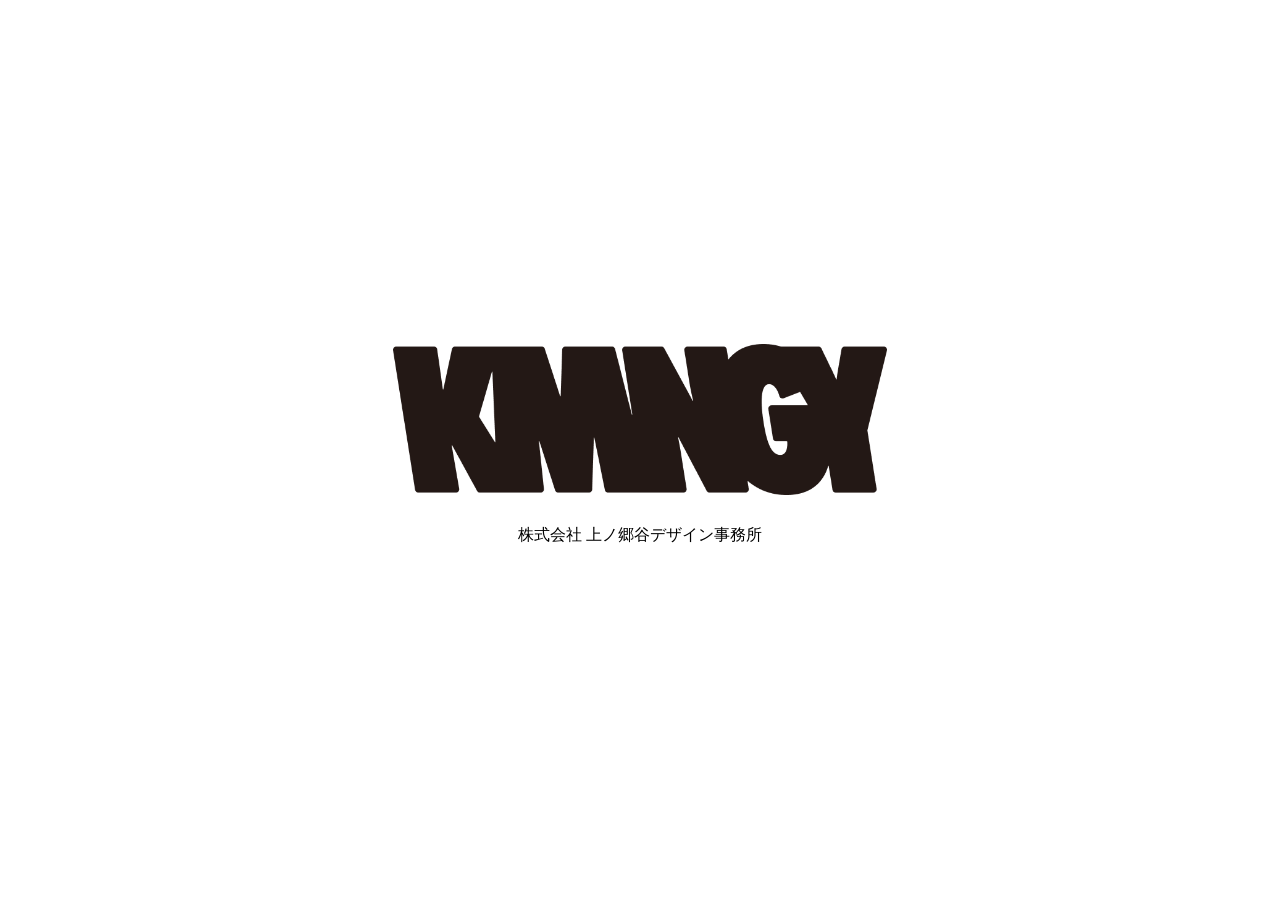
==== index.html @ f5b924e2 "Add description." ====
<!DOCTYPE html>
<html lang="ja">
  <head>
    <meta charset="utf-8">
    <title>株式会社 上ノ郷谷デザイン事務所</title>
    <meta content="サービス開発・改善支援、デザイン組織 構築支援、マネジメント支援を中心とした活動を行うデザイン事務所" name="description">
    <link href="https://kmngy.co.jp/" rel="author">
    <link href="https://kmngy.co.jp/" rel="canonical">
    <meta content="width=device-width" name="viewport">
    <meta content="株式会社 上ノ郷谷デザイン事務所" itemprop="name">
    <meta content="サービス開発・改善支援、デザイン組織 構築支援、マネジメント支援を中心とした活動を行うデザイン事務所" itemprop="description">
    <link href="https://kmngy.co.jp/" itemprop="url">
    <meta content="/img/apple-touch-icon.png" itemprop="image">
    <meta content="website" property="og:type">
    <meta content="株式会社 上ノ郷谷デザイン事務所" property="og:title">
    <meta content="サービス開発・改善支援、デザイン組織 構築支援、マネジメント支援を中心とした活動を行うデザイン事務所" property="og:description">
    <meta content="https://tkmngy.co.jp/" property="og:url">
    <meta content="/img/cover.png" property="og:image">
    <meta content="summary_large_image" name="twitter:card">
    <meta content="kmngy.co.jp" property="twitter:domain">
    <meta content="https://kmngy.co.jp/" property="twitter:url">
    <meta content="株式会社 上ノ郷谷デザイン事務所" name="twitter:title">
    <meta content="サービス開発・改善支援、デザイン組織 構築支援、マネジメント支援を中心とした活動を行うデザイン事務所" name="twitter:description">
    <meta content="https://kmngy.co.jp/img/cover.png" name="twitter:image">
    <link href="/img/apple-touch-icon.png" rel="apple-touch-icon">
    <style>
      body {
        height: 100vh;
        display: grid;
        place-items: center;
        -webkit-font-smoothing:antialiased;
        font-family:-apple-system, BlinkMacSystemFont, segoe ui, Helvetica, apple color emoji, Arial, hiragino sans, noto sans jp, sans-serif, segoe ui emoji, segoe ui symbol;
      }

      main {
        text-align: center;
      }
    
      img {
        width: 61.8%;
        height: auto;
      }

      h1 {
        margin: 1.618rem 0;
        font-size: 1em;
        font-weight: normal;
      }
    </style>
  </head>
  <body>
    <main>
      <img alt="株式会社 上ノ郷谷デザイン事務所ロゴ" src="/img/logo_kmngy_horizontal.png">
      <h1>株式会社 上ノ郷谷デザイン事務所</h1>
    </main>
  </body>
</html>
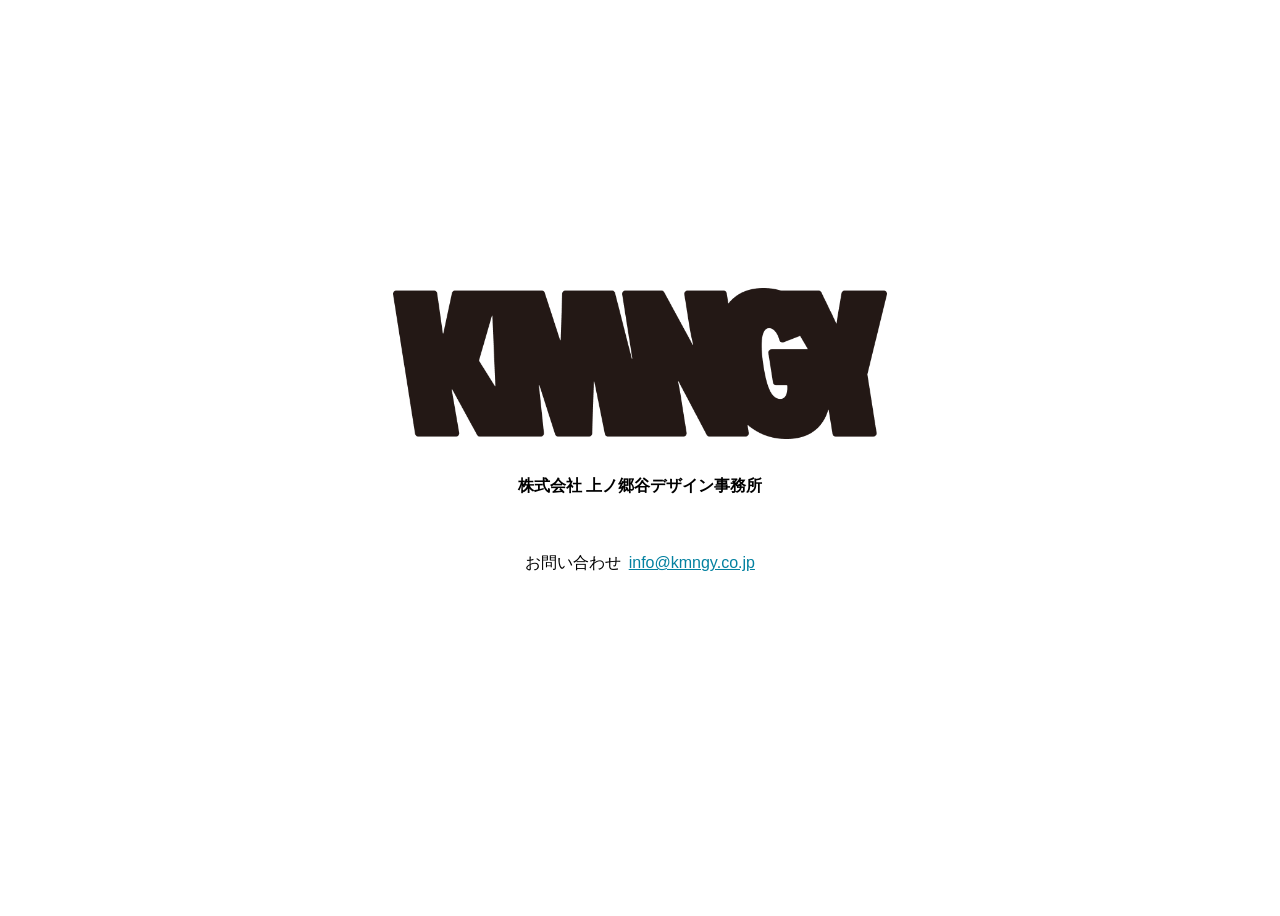
==== commit 04d8befa: "Add contact info." ====
--- a/index.html
+++ b/index.html
@@ -3,24 +3,24 @@
   <head>
     <meta charset="utf-8">
     <title>株式会社 上ノ郷谷デザイン事務所</title>
-    <meta content="サービス開発・改善支援、デザイン組織 構築支援、マネジメント支援を中心とした活動を行うデザイン事務所" name="description">
+    <meta content="サービス開発・改善支援、デザイン組織構築支援、マネジメント支援を中心とした活動を行うデザイン事務所" name="description">
     <link href="https://kmngy.co.jp/" rel="author">
     <link href="https://kmngy.co.jp/" rel="canonical">
     <meta content="width=device-width" name="viewport">
     <meta content="株式会社 上ノ郷谷デザイン事務所" itemprop="name">
-    <meta content="サービス開発・改善支援、デザイン組織 構築支援、マネジメント支援を中心とした活動を行うデザイン事務所" itemprop="description">
+    <meta content="サービス開発・改善支援、デザイン組織構築支援、マネジメント支援を中心とした活動を行うデザイン事務所" itemprop="description">
     <link href="https://kmngy.co.jp/" itemprop="url">
     <meta content="/img/apple-touch-icon.png" itemprop="image">
     <meta content="website" property="og:type">
     <meta content="株式会社 上ノ郷谷デザイン事務所" property="og:title">
-    <meta content="サービス開発・改善支援、デザイン組織 構築支援、マネジメント支援を中心とした活動を行うデザイン事務所" property="og:description">
+    <meta content="サービス開発・改善支援、デザイン組織構築支援、マネジメント支援を中心とした活動を行うデザイン事務所" property="og:description">
     <meta content="https://tkmngy.co.jp/" property="og:url">
     <meta content="/img/cover.png" property="og:image">
     <meta content="summary_large_image" name="twitter:card">
     <meta content="kmngy.co.jp" property="twitter:domain">
     <meta content="https://kmngy.co.jp/" property="twitter:url">
     <meta content="株式会社 上ノ郷谷デザイン事務所" name="twitter:title">
-    <meta content="サービス開発・改善支援、デザイン組織 構築支援、マネジメント支援を中心とした活動を行うデザイン事務所" name="twitter:description">
+    <meta content="サービス開発・改善支援、デザイン組織構築支援、マネジメント支援を中心とした活動を行うデザイン事務所" name="twitter:description">
     <meta content="https://kmngy.co.jp/img/cover.png" name="twitter:image">
     <link href="/img/apple-touch-icon.png" rel="apple-touch-icon">
     <style>
@@ -28,8 +28,17 @@
         height: 100vh;
         display: grid;
         place-items: center;
+        line-height: 1.618;
         -webkit-font-smoothing:antialiased;
         font-family:-apple-system, BlinkMacSystemFont, segoe ui, Helvetica, apple color emoji, Arial, hiragino sans, noto sans jp, sans-serif, segoe ui emoji, segoe ui symbol;
+      }
+      
+      a {
+        color: rgb(3, 129, 160);
+      }
+
+      a:visited {
+        color: rgb(94, 107, 110);
       }
 
       main {
@@ -43,8 +52,16 @@
 
       h1 {
         margin: 1.618rem 0;
-        font-size: 1em;
-        font-weight: normal;
+        font-size: 1rem;
+      }
+      
+      address {
+        margin: 3.236rem;
+        font-style: normal;
+      }
+
+      address a {
+        margin-left: 0.2rem;
       }
     </style>
   </head>
@@ -52,6 +69,7 @@
     <main>
       <img alt="株式会社 上ノ郷谷デザイン事務所ロゴ" src="/img/logo_kmngy_horizontal.png">
       <h1>株式会社 上ノ郷谷デザイン事務所</h1>
+      <address>お問い合わせ <a href="mailto:info@kmngy.co.jp">&#105;nf&#111;&#64;kmngy&#46;&#99;o&#46;jp</a></address>
     </main>
   </body>
 </html>
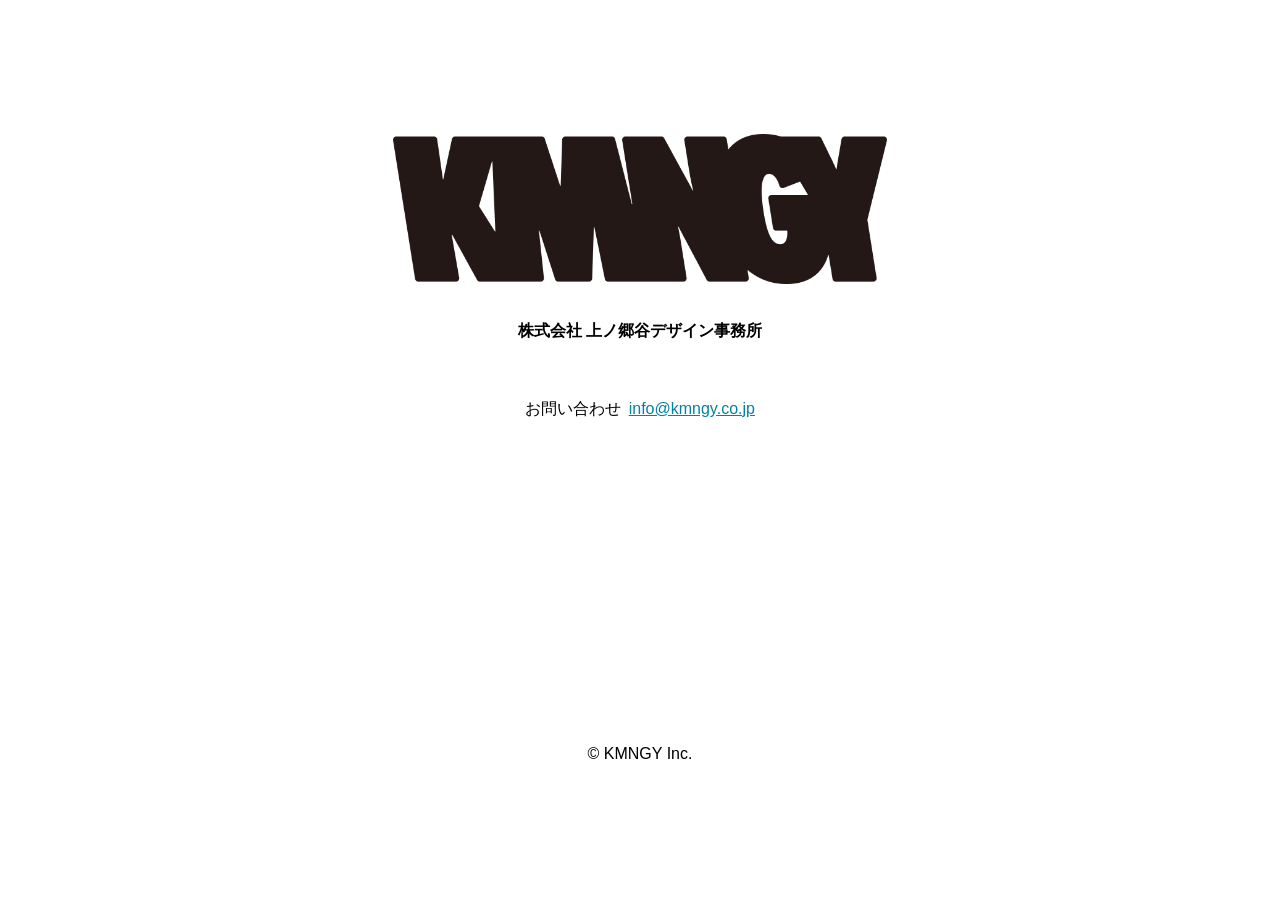
==== commit 244d3cac: "Add footer with copyright information Add footer section with copyright notice." ====
--- a/index.html
+++ b/index.html
@@ -71,5 +71,8 @@
       <h1>株式会社 上ノ郷谷デザイン事務所</h1>
       <address>お問い合わせ <a href="mailto:info@kmngy.co.jp">&#105;nf&#111;&#64;kmngy&#46;&#99;o&#46;jp</a></address>
     </main>
+    <footer>
+      <p>&copy; KMNGY Inc.</p>
+    </footer>
   </body>
 </html>
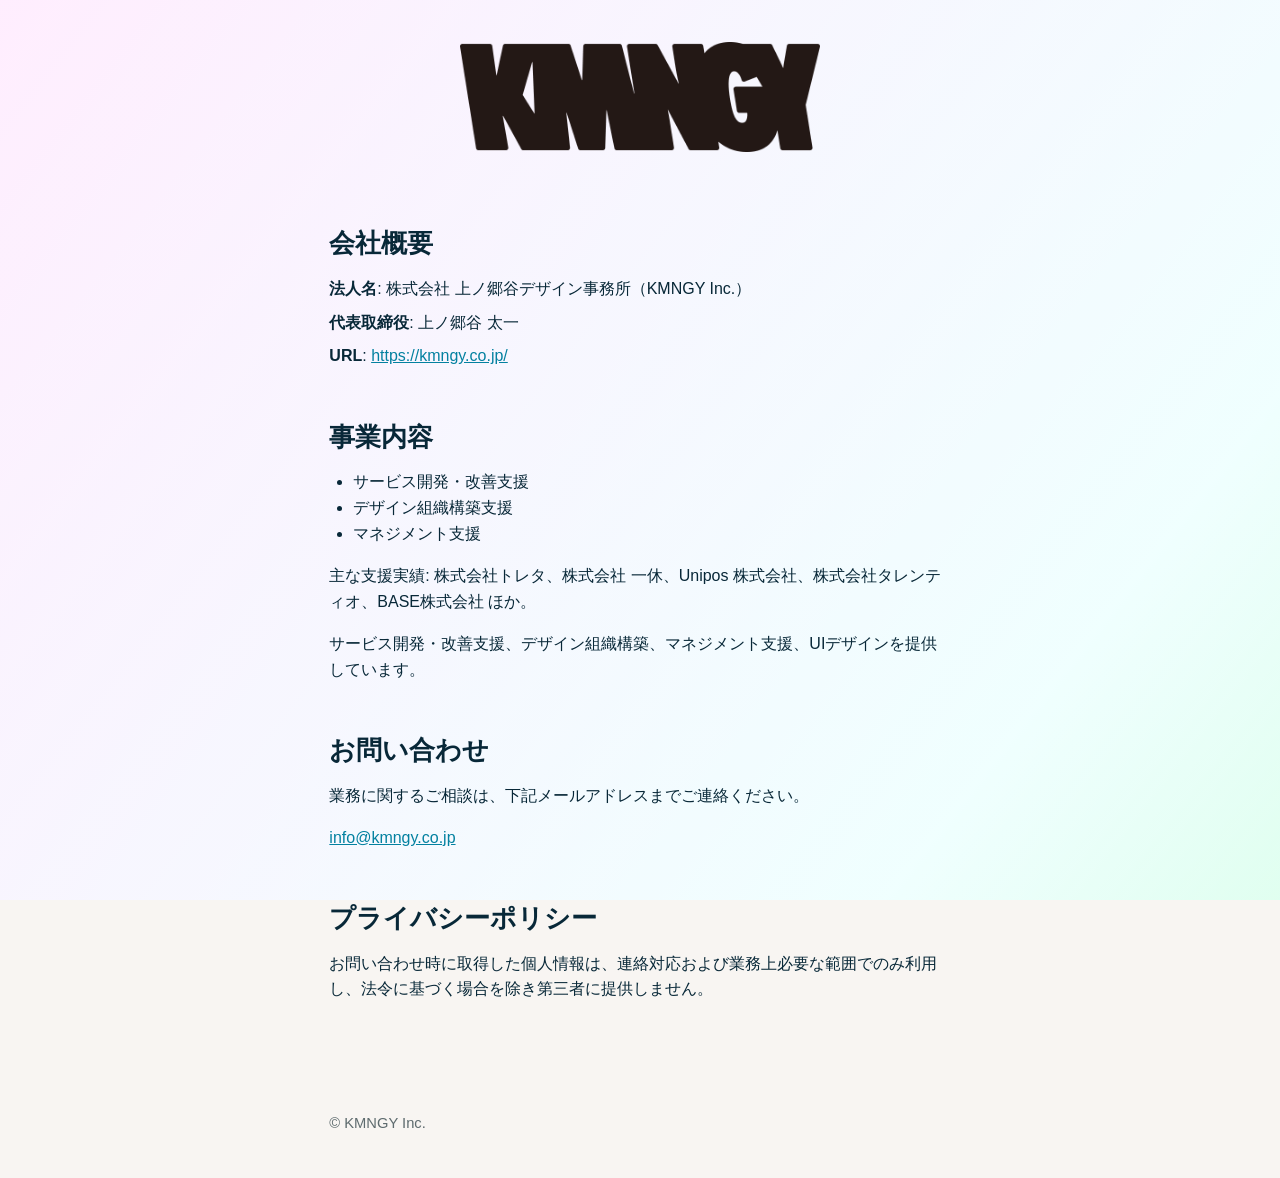
==== commit 71946fde: "Refine corporate site content and split CSS" ====
--- a/index.html
+++ b/index.html
@@ -3,76 +3,79 @@
   <head>
     <meta charset="utf-8">
     <title>株式会社 上ノ郷谷デザイン事務所</title>
-    <meta content="サービス開発・改善支援、デザイン組織構築支援、マネジメント支援を中心とした活動を行うデザイン事務所" name="description">
+    <meta content="株式会社 上ノ郷谷デザイン事務所の公式サイト。サービス開発・改善支援、デザイン組織構築支援、マネジメント支援を中心に法人向け支援を提供しています。" name="description">
     <link href="https://kmngy.co.jp/" rel="author">
     <link href="https://kmngy.co.jp/" rel="canonical">
     <meta content="width=device-width" name="viewport">
-    <meta content="株式会社 上ノ郷谷デザイン事務所" itemprop="name">
-    <meta content="サービス開発・改善支援、デザイン組織構築支援、マネジメント支援を中心とした活動を行うデザイン事務所" itemprop="description">
-    <link href="https://kmngy.co.jp/" itemprop="url">
-    <meta content="/img/apple-touch-icon.png" itemprop="image">
     <meta content="website" property="og:type">
     <meta content="株式会社 上ノ郷谷デザイン事務所" property="og:title">
-    <meta content="サービス開発・改善支援、デザイン組織構築支援、マネジメント支援を中心とした活動を行うデザイン事務所" property="og:description">
-    <meta content="https://tkmngy.co.jp/" property="og:url">
-    <meta content="/img/cover.png" property="og:image">
+    <meta content="株式会社 上ノ郷谷デザイン事務所の公式サイト。サービス開発・改善支援、デザイン組織構築支援、マネジメント支援を中心に法人向け支援を提供しています。" property="og:description">
+    <meta content="https://kmngy.co.jp/" property="og:url">
+    <meta content="https://kmngy.co.jp/img/cover.png" property="og:image">
     <meta content="summary_large_image" name="twitter:card">
-    <meta content="kmngy.co.jp" property="twitter:domain">
-    <meta content="https://kmngy.co.jp/" property="twitter:url">
+    <meta content="kmngy.co.jp" name="twitter:domain">
+    <meta content="https://kmngy.co.jp/" name="twitter:url">
     <meta content="株式会社 上ノ郷谷デザイン事務所" name="twitter:title">
-    <meta content="サービス開発・改善支援、デザイン組織構築支援、マネジメント支援を中心とした活動を行うデザイン事務所" name="twitter:description">
+    <meta content="株式会社 上ノ郷谷デザイン事務所の公式サイト。サービス開発・改善支援、デザイン組織構築支援、マネジメント支援を中心に法人向け支援を提供しています。" name="twitter:description">
     <meta content="https://kmngy.co.jp/img/cover.png" name="twitter:image">
     <link href="/img/apple-touch-icon.png" rel="apple-touch-icon">
-    <style>
-      body {
-        height: 100vh;
-        display: grid;
-        place-items: center;
-        line-height: 1.618;
-        -webkit-font-smoothing:antialiased;
-        font-family:-apple-system, BlinkMacSystemFont, segoe ui, Helvetica, apple color emoji, Arial, hiragino sans, noto sans jp, sans-serif, segoe ui emoji, segoe ui symbol;
+    <link href="/style.css" rel="stylesheet">
+    <script type="application/ld+json">
+      {
+        "@context": "https://schema.org",
+        "@type": "Organization",
+        "name": "株式会社 上ノ郷谷デザイン事務所",
+        "url": "https://kmngy.co.jp/",
+        "email": "info@kmngy.co.jp",
+        "logo": "https://kmngy.co.jp/img/logo_kmngy_horizontal.png"
       }
-      
-      a {
-        color: rgb(3, 129, 160);
-      }
-
-      a:visited {
-        color: rgb(94, 107, 110);
-      }
-
-      main {
-        text-align: center;
-      }
-    
-      img {
-        width: 61.8%;
-        height: auto;
-      }
-
-      h1 {
-        margin: 1.618rem 0;
-        font-size: 1rem;
-      }
-      
-      address {
-        margin: 3.236rem;
-        font-style: normal;
-      }
-
-      address a {
-        margin-left: 0.2rem;
-      }
-    </style>
+    </script>
   </head>
   <body>
-    <main>
-      <img alt="株式会社 上ノ郷谷デザイン事務所ロゴ" src="/img/logo_kmngy_horizontal.png">
-      <h1>株式会社 上ノ郷谷デザイン事務所</h1>
-      <address>お問い合わせ <a href="mailto:info@kmngy.co.jp">&#105;nf&#111;&#64;kmngy&#46;&#99;o&#46;jp</a></address>
-    </main>
-    <footer>
-      <p>&copy; KMNGY Inc.</p>
-    </footer>
+    <div class="container">
+      <header>
+        <h1 class="visually-hidden">株式会社 上ノ郷谷デザイン事務所</h1>
+        <img alt="株式会社 上ノ郷谷デザイン事務所ロゴ" src="/img/logo_kmngy_horizontal.png">
+      </header>
+
+      <main>
+        <section aria-labelledby="about-title">
+          <h2 id="about-title">会社概要</h2>
+          <div class="meta">
+            <p><strong>法人名</strong>: 株式会社 上ノ郷谷デザイン事務所（KMNGY Inc.）</p>
+            <p><strong>代表取締役</strong>: 上ノ郷谷 太一</p>
+            <p><strong>URL</strong>: <a href="https://kmngy.co.jp/">https://kmngy.co.jp/</a></p>
+          </div>
+        </section>
+
+        <section aria-labelledby="services-title">
+          <h2 id="services-title">事業内容</h2>
+          <ul>
+            <li>サービス開発・改善支援</li>
+            <li>デザイン組織構築支援</li>
+            <li>マネジメント支援</li>
+          </ul>
+          <p>主な支援実績: 株式会社トレタ、株式会社 一休、Unipos 株式会社、株式会社タレンティオ、BASE株式会社 ほか。</p>
+          <p>サービス開発・改善支援、デザイン組織構築、マネジメント支援、UIデザインを提供しています。</p>
+        </section>
+
+        <section aria-labelledby="contact-title">
+          <h2 id="contact-title">お問い合わせ</h2>
+          <address>
+            <p>業務に関するご相談は、下記メールアドレスまでご連絡ください。</p>
+            <p><a href="mailto:info@kmngy.co.jp">&#105;nf&#111;&#64;kmngy&#46;&#99;o&#46;jp</a></p>
+          </address>
+        </section>
+
+        <section aria-labelledby="policy-title">
+          <h2 id="policy-title">プライバシーポリシー</h2>
+          <p>お問い合わせ時に取得した個人情報は、連絡対応および業務上必要な範囲でのみ利用し、法令に基づく場合を除き第三者に提供しません。</p>
+        </section>
+      </main>
+
+      <footer>
+        <p>&copy; KMNGY Inc.</p>
+      </footer>
+    </div>
   </body>
 </html>
--- a/style.css
+++ b/style.css
@@ -0,0 +1,126 @@
+:root {
+  --color-background-primary: #f8f5f2;
+  --color-foreground-primary: #082838;
+  --color-foreground-secondary: #5e6b6e;
+  --color-spot-primary: #0381a0;
+  --color-background-gradient:
+    linear-gradient(0deg, rgba(255, 255, 255, 0.58), rgba(255, 255, 255, 0.58)),
+    linear-gradient(128deg, #ffd6fd 0%, #dbfffe 80%, #b6fedb 100%);
+  --base-font-size: 100%;
+  --base-line-height: 1.618;
+}
+
+html {
+  line-height: var(--base-line-height);
+  font-size: var(--base-font-size);
+  background-color: var(--color-background-primary);
+  background-image: var(--color-background-gradient);
+  background-attachment: fixed;
+  color: var(--color-foreground-primary);
+  font-family: -apple-system, BlinkMacSystemFont, "Segoe UI", Helvetica, Arial, "Hiragino Sans", "Noto Sans JP", sans-serif;
+}
+
+body {
+  margin: 0 auto;
+  max-width: 56.63rem;
+  -webkit-font-smoothing: antialiased;
+}
+
+.container {
+  margin: 0 1rem;
+}
+
+@media (min-width: 48em) {
+  .container {
+    max-width: 38.832rem;
+    margin: 0 auto;
+    padding: 0 1.618rem;
+  }
+}
+
+@media (min-width: 72em) {
+  .container {
+    width: 38.832rem;
+    max-width: 100%;
+    margin: 0 auto;
+    padding: 0 3.236rem;
+  }
+}
+
+a {
+  color: var(--color-spot-primary);
+  text-decoration: underline;
+}
+
+a:visited {
+  color: var(--color-foreground-secondary);
+}
+
+header {
+  text-align: center;
+  margin-bottom: 4.23580103rem;
+}
+
+header img {
+  width: min(360px, 80vw);
+  height: auto;
+  margin-top: 2.617924rem;
+}
+
+.visually-hidden {
+  position: absolute;
+  width: 1px;
+  height: 1px;
+  padding: 0;
+  margin: -1px;
+  overflow: hidden;
+  clip: rect(0, 0, 0, 0);
+  white-space: nowrap;
+  border: 0;
+}
+
+h2 {
+  line-height: 1.25;
+  font-weight: 600;
+}
+
+section {
+  margin-top: 3.236rem;
+}
+
+h2 {
+  font-size: 1.618rem;
+  margin: 0 0 1rem;
+}
+
+p {
+  margin: 1rem 0 0;
+}
+
+ul {
+  margin: 1rem 0 0;
+  padding-left: 1.5rem;
+}
+
+.meta p {
+  margin: 0.5rem 0 0;
+}
+
+address {
+  margin-top: 1rem;
+  font-style: normal;
+}
+
+footer {
+  margin-top: 6.85352607rem;
+  margin-bottom: 2.617924rem;
+  color: var(--color-foreground-secondary);
+  font-size: 0.92rem;
+  text-align: center;
+}
+
+@media (min-width: 72em) {
+  footer {
+    text-align: left;
+  }
+}
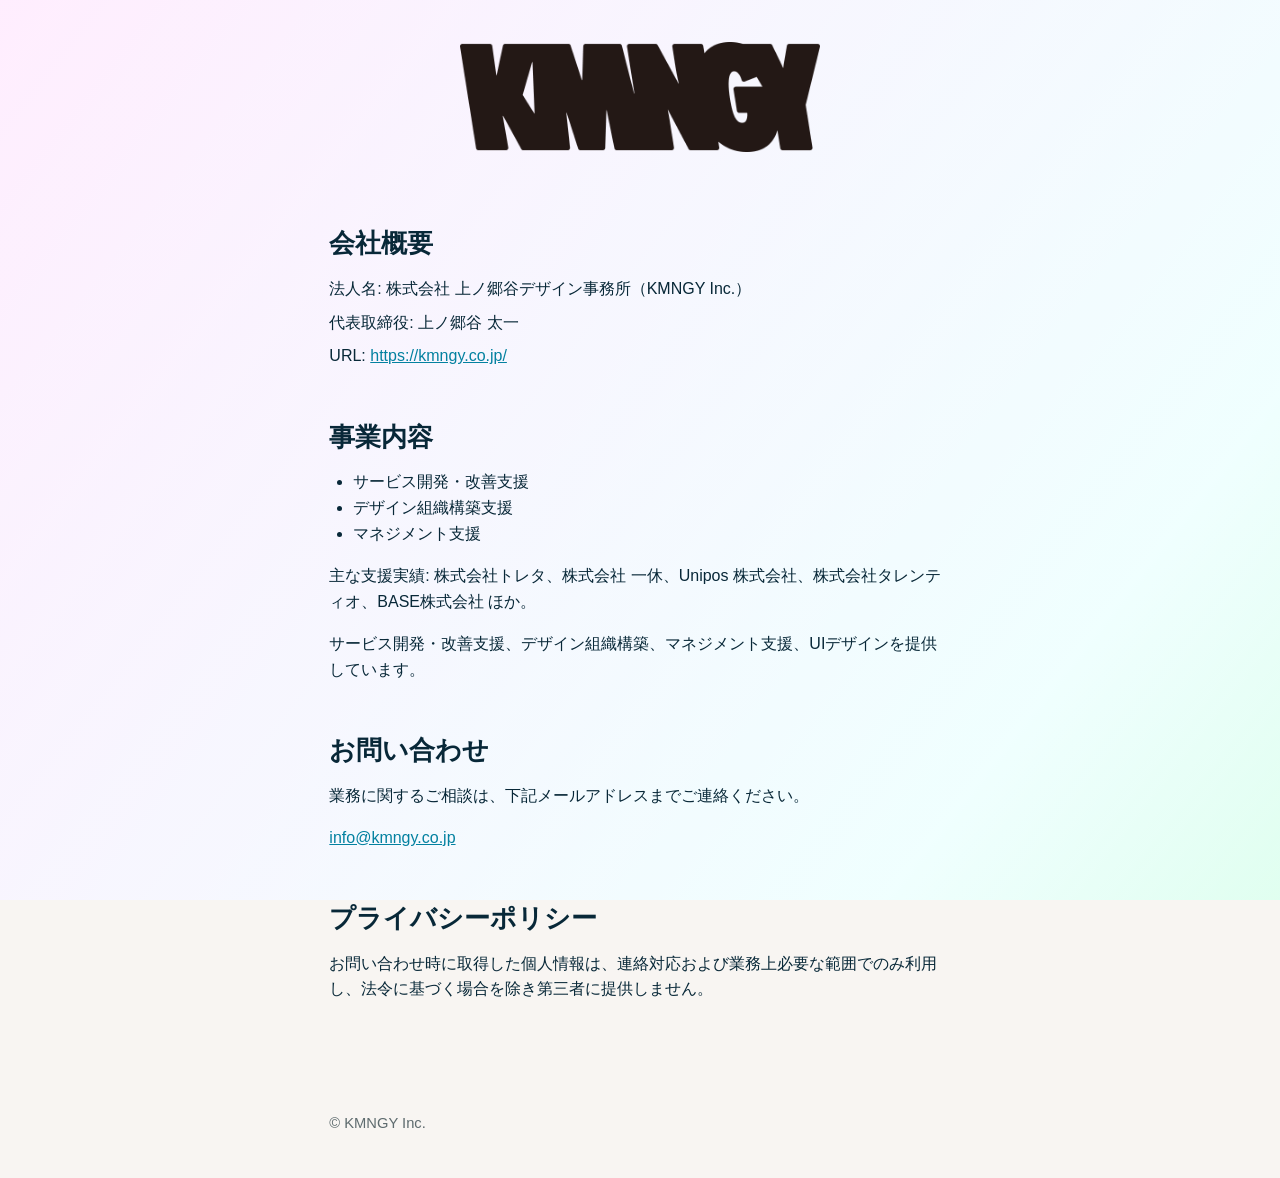
==== commit 07fb8391: "Remove bold formatting from company info labels Co-Authored-By: Claude Sonnet 4.6 <noreply@anthropic" ====
--- a/index.html
+++ b/index.html
@@ -42,9 +42,9 @@
         <section aria-labelledby="about-title">
           <h2 id="about-title">会社概要</h2>
           <div class="meta">
-            <p><strong>法人名</strong>: 株式会社 上ノ郷谷デザイン事務所（KMNGY Inc.）</p>
-            <p><strong>代表取締役</strong>: 上ノ郷谷 太一</p>
-            <p><strong>URL</strong>: <a href="https://kmngy.co.jp/">https://kmngy.co.jp/</a></p>
+            <p>法人名: 株式会社 上ノ郷谷デザイン事務所（KMNGY Inc.）</p>
+            <p>代表取締役: 上ノ郷谷 太一</p>
+            <p>URL: <a href="https://kmngy.co.jp/">https://kmngy.co.jp/</a></p>
           </div>
         </section>
 
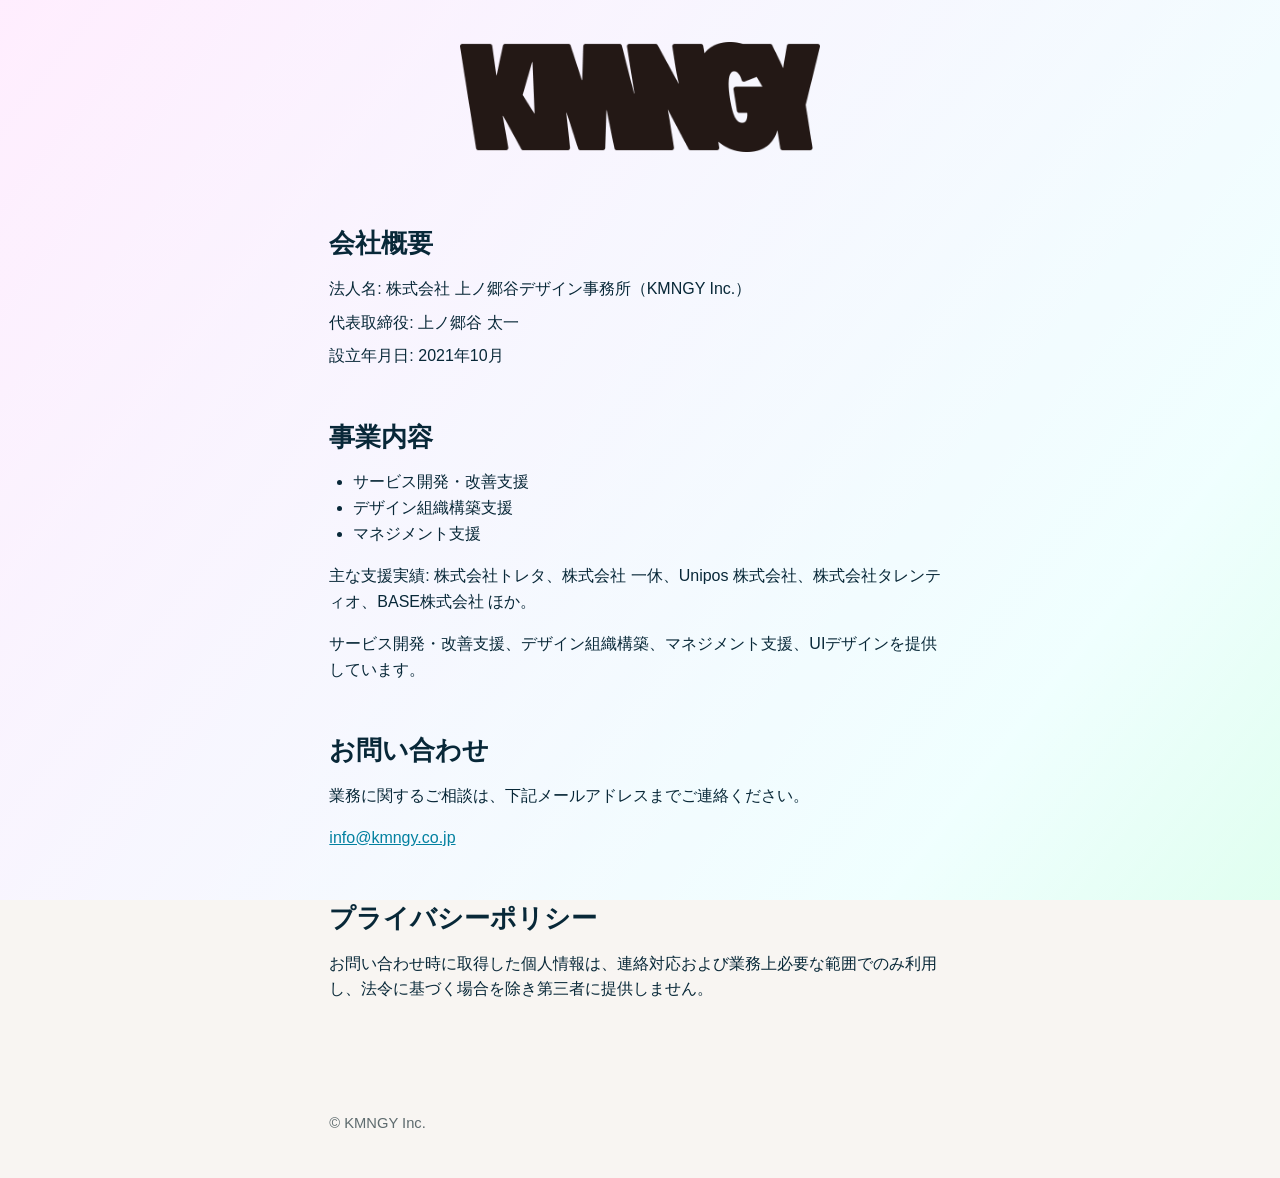
==== commit d73bbe79: "Replace URL with founding date in company info Co-Authored-By: Claude Sonnet 4.6 <noreply@anthropic." ====
--- a/index.html
+++ b/index.html
@@ -44,7 +44,7 @@
           <div class="meta">
             <p>法人名: 株式会社 上ノ郷谷デザイン事務所（KMNGY Inc.）</p>
             <p>代表取締役: 上ノ郷谷 太一</p>
-            <p>URL: <a href="https://kmngy.co.jp/">https://kmngy.co.jp/</a></p>
+            <p>設立年月日: 2021年10月</p>
           </div>
         </section>
 
